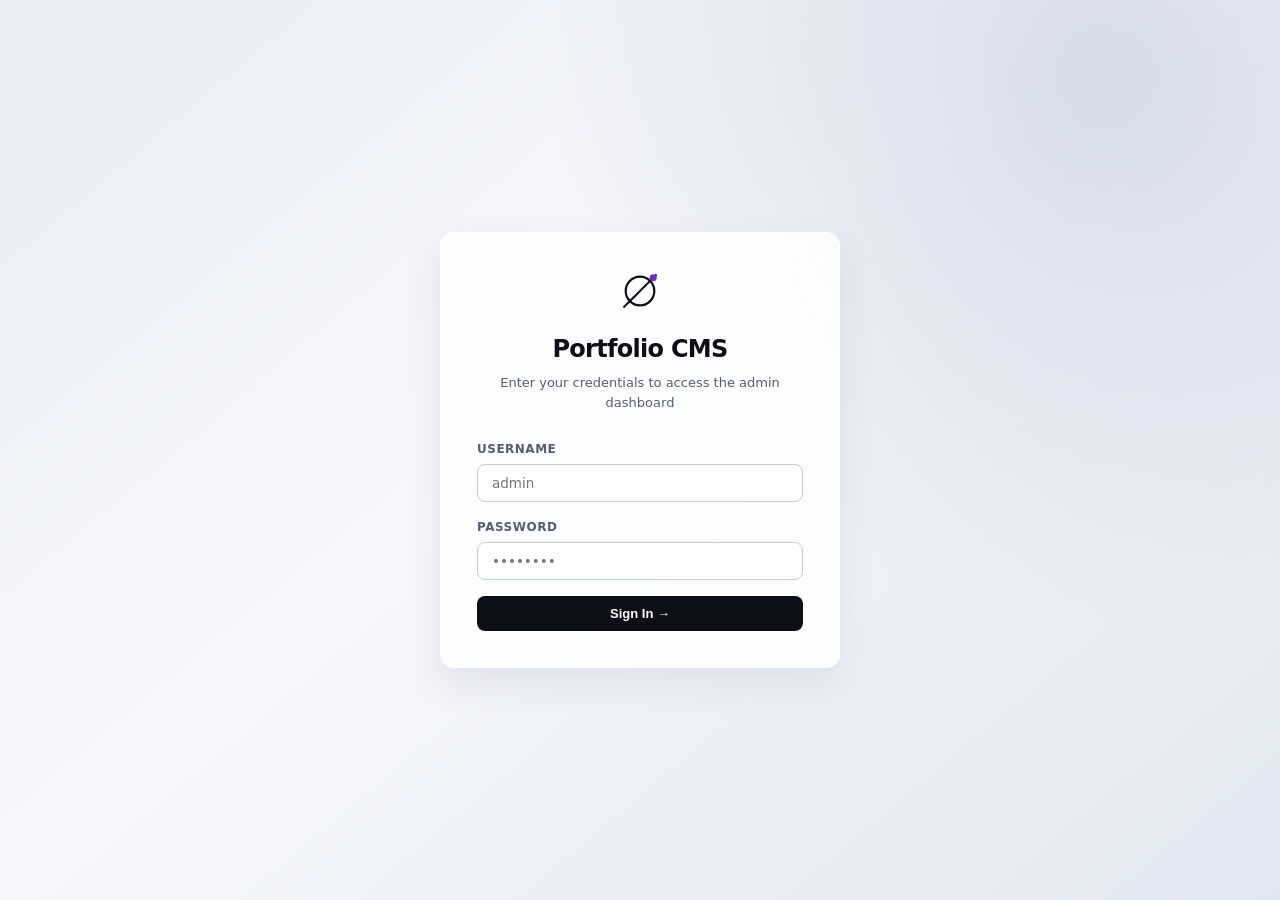
==== admin/index.html @ df8cb377 "Update portfolio content" ====
<!doctype html>
<html lang="en">
<head>
  <meta charset="utf-8">
  <meta name="viewport" content="width=device-width, initial-scale=1">
  <title>Portfolio CMS — Admin Dashboard</title>
  <link rel="icon" type="image/svg+xml" href="data:image/svg+xml,%3Csvg xmlns='http://www.w3.org/2000/svg' viewBox='0 0 36 36'%3E%3Ccircle cx='18' cy='18' r='12' fill='none' stroke='%230d0f17' stroke-width='2'/%3E%3Cline x1='4' y1='32' x2='32' y2='4' stroke='%230d0f17' stroke-width='2'/%3E%3Ccircle cx='30' cy='6' r='3' fill='%237928ca'/%3E%3C/svg%3E">
  <link rel="stylesheet" href="admin.css">
</head>
<body>

  <!-- Toast Notification System -->
  <div id="toast" class="toast" role="alert" aria-live="polite"></div>

  <!-- LOGIN VIEW -->
  <div id="login-view" class="auth-wrapper">
    <div class="auth-card">
      <div class="auth-header">
        <svg class="auth-logo" viewBox="0 0 40 40" width="44" height="44" aria-hidden="true">
          <circle cx="20" cy="20" r="13" fill="none" stroke="currentColor" stroke-width="2"/>
          <line x1="5" y1="35" x2="35" y2="5" stroke="currentColor" stroke-width="2"/>
          <circle cx="32" cy="8" r="3.2" fill="#7928ca"/>
        </svg>
        <h2>Portfolio CMS</h2>
        <p class="auth-sub">Enter your credentials to access the admin dashboard</p>
      </div>

      <form id="login-form" class="auth-form">
        <div class="form-group">
          <label for="login-username">Username</label>
          <input type="text" id="login-username" required autocomplete="username" placeholder="admin">
        </div>

        <div class="form-group">
          <label for="login-password">Password</label>
          <input type="password" id="login-password" required autocomplete="current-password" placeholder="••••••••">
        </div>

        <div id="login-error" class="error-msg" hidden></div>

        <button type="submit" class="btn btn-primary btn-block">Sign In →</button>
      </form>
    </div>
  </div>

  <!-- MAIN ADMIN DASHBOARD VIEW (Hidden until authenticated) -->
  <div id="dashboard-view" class="dashboard-wrapper" hidden>
    
    <!-- Top Bar -->
    <header class="dash-topbar">
      <div class="dash-brand">
        <svg viewBox="0 0 40 40" width="30" height="30" aria-hidden="true">
          <circle cx="20" cy="20" r="13" fill="none" stroke="currentColor" stroke-width="2"/>
          <line x1="5" y1="35" x2="35" y2="5" stroke="currentColor" stroke-width="2"/>
          <circle cx="32" cy="8" r="2.8" fill="#7928ca"/>
        </svg>
        <span class="dash-title">PORTFOLIO CMS</span>
        <a href="/" target="_blank" class="preview-site-link">View Public Site ↗</a>
      </div>

      <div class="dash-user-controls">
        <span class="user-greeting">Logged in as <strong id="current-username">admin</strong></span>
        <button id="btn-open-pwd" class="btn btn-sm btn-outline">Change Password</button>
        <button id="btn-logout" class="btn btn-sm btn-danger">Log Out</button>
      </div>
    </header>

    <!-- Navigation Tabs -->
    <nav class="admin-tabs-bar">
      <button class="tab-btn active" data-tab="projects">
        <span class="tab-icon">▦</span> Projects <span id="project-count-badge" class="badge">3</span>
      </button>
      <button class="tab-btn" data-tab="profile">
        <span class="tab-icon">👤</span> Profile & Contact
      </button>
      <button class="tab-btn" data-tab="capabilities">
        <span class="tab-icon">⚡</span> Capabilities & Skills
      </button>
      <button class="tab-btn" data-tab="backup">
        <span class="tab-icon">💾</span> Backup & Restore
      </button>
    </nav>

    <!-- Tab Content Container -->
    <main class="admin-content-shell">

      <!-- ===================================================================
           TAB 1: PROJECTS MANAGEMENT
           =================================================================== -->
      <section id="tab-projects" class="tab-pane active">
        <div class="pane-header">
          <div>
            <h3>Portfolio Projects</h3>
            <p class="pane-desc">Create, reorder, edit, and publish your work. Projects can be samples or real client deliverables.</p>
          </div>
          <button id="btn-new-project" class="btn btn-primary">+ New Project</button>
        </div>

        <div class="projects-table-card">
          <div id="projects-list" class="projects-list">
            <!-- Dynamic project items injected by admin.js -->
            <div class="loading-state">Loading projects...</div>
          </div>
        </div>
      </section>

      <!-- ===================================================================
           TAB 2: PROFILE & CONTACT
           =================================================================== -->
      <section id="tab-profile" class="tab-pane">
        <div class="pane-header">
          <div>
            <h3>Profile & Contact Information</h3>
            <p class="pane-desc">Edit your personal headline, biography, location, and social profile addresses.</p>
          </div>
          <button id="btn-save-profile" class="btn btn-primary">Save Changes</button>
        </div>

        <form id="profile-form" class="editor-grid">
          <div class="form-section card">
            <h4>Identity & Hero Text</h4>
            <div class="form-group">
              <label for="prof-name">Display Name</label>
              <input type="text" id="prof-name" placeholder="Your Name">
            </div>
            <div class="form-group">
              <label for="prof-headline">Hero Headline (Supports multiple lines)</label>
              <textarea id="prof-headline" rows="3" placeholder="Build the next.&#10;Keep it running.&#10;Make it move."></textarea>
            </div>
            <div class="form-group">
              <label for="prof-intro">Hero Subtitle / Intro</label>
              <textarea id="prof-intro" rows="2" placeholder="Programming, technical support, and video editing — connected by one creative mind."></textarea>
            </div>
          </div>

          <div class="form-section card">
            <h4>About Me & Approach</h4>
            <div class="form-group">
              <label for="prof-bio">Biography</label>
              <textarea id="prof-bio" rows="4" placeholder="Introduce yourself, your background, and your specialties..."></textarea>
            </div>
            <div class="form-group">
              <label for="prof-approach">Work Approach & Goals</label>
              <textarea id="prof-approach" rows="4" placeholder="Describe how you work, the tools you use, and the roles you seek..."></textarea>
            </div>
            <div class="form-group">
              <label for="prof-location">City / Time Zone</label>
              <input type="text" id="prof-location" placeholder="e.g. San Francisco, CA (PST)">
            </div>
          </div>

          <div class="form-section card full-width">
            <h4>Contact & Social Profiles</h4>
            <div class="form-row">
              <div class="form-group">
                <label for="prof-email">Email Address</label>
                <input type="email" id="prof-email" placeholder="hello@example.com">
              </div>
              <div class="form-group">
                <label for="prof-github">GitHub Profile URL</label>
                <input type="url" id="prof-github" placeholder="https://github.com/your-username">
              </div>
              <div class="form-group">
                <label for="prof-linkedin">LinkedIn Profile URL</label>
                <input type="url" id="prof-linkedin" placeholder="https://www.linkedin.com/in/your-username/">
              </div>
            </div>
          </div>
        </form>
      </section>

      <!-- ===================================================================
           TAB 3: CAPABILITIES
           =================================================================== -->
      <section id="tab-capabilities" class="tab-pane">
        <div class="pane-header">
          <div>
            <h3>Core Capabilities & Services</h3>
            <p class="pane-desc">Customize the 3 capability cards displayed in the “Three skills. One workflow” section.</p>
          </div>
          <button id="btn-save-capabilities" class="btn btn-primary">Save Capabilities</button>
        </div>

        <div id="capabilities-container" class="capabilities-editor-grid">
          <!-- Dynamically populated capability card editors -->
        </div>
      </section>

      <!-- ===================================================================
           TAB 4: BACKUP & RESTORE
           =================================================================== -->
      <section id="tab-backup" class="tab-pane">
        <div class="pane-header">
          <div>
            <h3>Database & Uploads Backup</h3>
            <p class="pane-desc">Download a complete, self-contained backup archive or restore your portfolio state.</p>
          </div>
        </div>

        <div class="backup-grid">
          <div class="backup-card card">
            <div class="backup-icon">💾</div>
            <h4>Download System Backup</h4>
            <p>Creates a full compressed archive (<code>.tar.gz</code>) containing your SQLite database, profile records, projects, and all uploaded image/video media.</p>
            <a href="/api/admin/backup" class="btn btn-primary" download>Download Backup Archive (.tar.gz) ↓</a>
          </div>

          <div class="backup-card card">
            <div class="backup-icon">🔄</div>
            <h4>Restore from Backup</h4>
            <p>Upload a previously exported <code>.tar.gz</code> backup archive. This will safely verify integrity and restore your content and uploads.</p>
            <form id="restore-form" class="restore-form">
              <input type="file" id="restore-file-input" accept=".tar.gz,.gz" required>
              <button type="submit" class="btn btn-danger btn-block">Restore System Backup</button>
            </form>
          </div>
        </div>
      </section>

    </main>
  </div>

  <!-- =========================================================================
       PROJECT EDIT / CREATE MODAL
       ========================================================================= -->
  <div id="project-modal" class="modal" hidden>
    <div class="modal-backdrop"></div>
    <div class="modal-window">
      <div class="modal-header">
        <h3 id="modal-title">New Project</h3>
        <button type="button" class="btn-close" id="btn-close-modal" aria-label="Close">✕</button>
      </div>

      <form id="project-form" class="modal-body">
        <input type="hidden" id="proj-id">

        <div class="form-row">
          <div class="form-group flex-2">
            <label for="proj-title">Project Title *</label>
            <input type="text" id="proj-title" required placeholder="e.g. Nova Workspace">
          </div>
          <div class="form-group flex-1">
            <label for="proj-category">Category *</label>
            <select id="proj-category" required>
              <option value="development">Development (Code)</option>
              <option value="support">Technical Support</option>
              <option value="video">Video Editing</option>
            </select>
          </div>
        </div>

        <div class="form-row">
          <div class="form-group checkbox-group">
            <label class="toggle-checkbox">
              <input type="checkbox" id="proj-concept" checked>
              <span class="toggle-switch"></span>
              Mark as Concept Project
            </label>
          </div>
          <div class="form-group checkbox-group">
            <label class="toggle-checkbox">
              <input type="checkbox" id="proj-published" checked>
              <span class="toggle-switch"></span>
              Published (Visible on site)
            </label>
          </div>
        </div>

        <div class="form-group">
          <label for="proj-desc">Short Description *</label>
          <input type="text" id="proj-desc" required placeholder="One-line summary for project card">
        </div>

        <div class="form-group">
          <label for="proj-scope">Detailed Scope / Accordion Disclosure</label>
          <textarea id="proj-scope" rows="3" placeholder="Expanded brief shown when clicking 'Explore the concept'..."></textarea>
        </div>

        <!-- Thumbnail Upload -->
        <div class="form-group">
          <label>Thumbnail Image (Optional)</label>
          <div class="upload-dropzone" id="thumb-dropzone">
            <div id="thumb-preview-box" class="preview-box" hidden>
              <img id="thumb-preview-img" src="" alt="Thumbnail preview">
              <button type="button" class="btn-remove-media" id="btn-remove-thumb">✕</button>
            </div>
            <div id="thumb-upload-prompt" class="upload-prompt">
              <span>Drag & drop image or click to upload</span>
              <input type="file" id="thumb-file-input" accept="image/*">
            </div>
          </div>
          <input type="hidden" id="proj-thumbnail">
        </div>

        <!-- Video Link or Upload -->
        <div class="form-row">
          <div class="form-group flex-2">
            <label for="proj-video-url">Video Link / File URL (Optional)</label>
            <input type="text" id="proj-video-url" placeholder="https://youtube.com/... or uploaded video URL">
          </div>
          <div class="form-group flex-1">
            <label>Upload Video</label>
            <label class="btn btn-outline btn-block file-btn-label">
              Upload Video
              <input type="file" id="video-file-input" accept="video/mp4,video/webm,video/quicktime" hidden>
            </label>
          </div>
        </div>

        <!-- External Links -->
        <div class="form-row">
          <div class="form-group">
            <label for="proj-demo-url">Live Demo URL</label>
            <input type="url" id="proj-demo-url" placeholder="https://demo.example.com">
          </div>
          <div class="form-group">
            <label for="proj-github-url">GitHub Repository URL</label>
            <input type="url" id="proj-github-url" placeholder="https://github.com/...">
          </div>
        </div>

        <div class="form-group">
          <label for="proj-tags">Tags (Comma-separated)</label>
          <input type="text" id="proj-tags" placeholder="e.g. HTML / CSS, JavaScript, Responsive">
        </div>

        <div class="modal-footer">
          <button type="button" class="btn btn-outline" id="btn-cancel-modal">Cancel</button>
          <button type="submit" class="btn btn-primary" id="btn-save-project">Save Project</button>
        </div>
      </form>
    </div>
  </div>

  <!-- PASSWORD CHANGE MODAL -->
  <div id="password-modal" class="modal" hidden>
    <div class="modal-backdrop"></div>
    <div class="modal-window modal-sm">
      <div class="modal-header">
        <h3>Change Password</h3>
        <button type="button" class="btn-close" id="btn-close-pwd-modal">✕</button>
      </div>
      <form id="password-form" class="modal-body">
        <div class="form-group">
          <label for="pwd-current">Current Password</label>
          <input type="password" id="pwd-current" required>
        </div>
        <div class="form-group">
          <label for="pwd-new">New Password (min 8 chars)</label>
          <input type="password" id="pwd-new" required minlength="8">
        </div>
        <div class="form-group">
          <label for="pwd-confirm">Confirm New Password</label>
          <input type="password" id="pwd-confirm" required minlength="8">
        </div>
        <div class="modal-footer">
          <button type="button" class="btn btn-outline" id="btn-cancel-pwd">Cancel</button>
          <button type="submit" class="btn btn-primary">Update Password</button>
        </div>
      </form>
    </div>
  </div>

  <script src="admin.js"></script>
</body>
</html>
---- admin/admin.css ----
/* ==========================================================================
   PORTFOLIO CMS ADMIN STYLES
   Silver-and-violet design system matching the public portfolio
   ========================================================================== */

:root {
  --bg: #edf0f6;
  --ink: #0d0f17;
  --ink-secondary: #2b2f3f;
  --muted: #565c71;
  --accent: #7928ca;
  --accent-light: #9d50ff;
  --accent-subtle: #f3ecff;
  --status-green: #10b981;
  --danger: #ef4444;
  --line: #c4cbdc;
  --line-light: #e2e7f3;
  --surface: #ffffff;
  --surface-glass: rgba(255, 255, 255, 0.85);
  --border: rgba(255, 255, 255, 0.95);
  --shadow: 0 16px 36px rgba(45, 52, 75, 0.08);
  --radius: 14px;
  --font-main: -apple-system, BlinkMacSystemFont, "Segoe UI", Roboto, "Inter", "Plus Jakarta Sans", system-ui, sans-serif;
  --font-mono: ui-monospace, SFMono-Regular, "SF Mono", Menlo, Consolas, monospace;
}

*, *::before, *::after {
  box-sizing: border-box;
}

body {
  margin: 0;
  font-family: var(--font-main);
  background-color: var(--bg);
  background-image: radial-gradient(circle at 86% 8%, rgba(195, 202, 222, 0.6) 0%, transparent 40%),
                    linear-gradient(140deg, #e9edf4 0%, #f4f6fa 45%, #e1e7f1 100%);
  color: var(--ink);
  line-height: 1.5;
  font-size: 14px;
  min-height: 100vh;
}

/* ==========================================================================
   BUTTONS & FORM ELEMENTS
   ========================================================================== */
.btn {
  display: inline-flex;
  align-items: center;
  justify-content: center;
  gap: 8px;
  padding: 9px 18px;
  border-radius: 8px;
  font-weight: 600;
  font-size: 13px;
  cursor: pointer;
  border: 1px solid transparent;
  transition: all 0.2s ease;
  text-decoration: none;
}

.btn-primary {
  background: var(--ink);
  color: #ffffff;
}

.btn-primary:hover {
  background: #1f2335;
  transform: translateY(-1px);
}

.btn-outline {
  background: var(--surface);
  border-color: var(--line);
  color: var(--ink);
}

.btn-outline:hover {
  border-color: var(--accent);
  color: var(--accent);
}

.btn-danger {
  background: #fee2e2;
  color: #991b1b;
  border-color: #fca5a5;
}

.btn-danger:hover {
  background: #ef4444;
  color: #ffffff;
}

.btn-sm {
  padding: 6px 12px;
  font-size: 12px;
}

.btn-block {
  width: 100%;
}

.btn-icon {
  width: 32px;
  height: 32px;
  border-radius: 6px;
  padding: 0;
  border: 1px solid var(--line);
  background: var(--surface);
  color: var(--muted);
  cursor: pointer;
  display: grid;
  place-items: center;
  font-size: 14px;
}

.btn-icon:hover {
  border-color: var(--accent);
  color: var(--accent);
}

.btn-icon:disabled {
  opacity: 0.3;
  cursor: not-allowed;
}

.form-group {
  margin-bottom: 16px;
}

.form-group label {
  display: block;
  font-size: 12px;
  font-weight: 700;
  text-transform: uppercase;
  letter-spacing: 0.5px;
  color: var(--muted);
  margin-bottom: 6px;
}

input[type="text"],
input[type="password"],
input[type="email"],
input[type="url"],
select,
textarea {
  width: 100%;
  padding: 10px 14px;
  background: #ffffff;
  border: 1px solid var(--line);
  border-radius: 8px;
  font-family: inherit;
  font-size: 13.5px;
  color: var(--ink);
  transition: border-color 0.2s ease, box-shadow 0.2s ease;
}

input:focus, select:focus, textarea:focus {
  outline: none;
  border-color: var(--accent);
  box-shadow: 0 0 0 3px rgba(121, 40, 202, 0.15);
}

.form-row {
  display: flex;
  gap: 16px;
}

.flex-1 { flex: 1; }
.flex-2 { flex: 2; }

/* Toggle Checkbox */
.toggle-checkbox {
  display: inline-flex;
  align-items: center;
  gap: 10px;
  cursor: pointer;
  font-size: 13px;
  font-weight: 600;
  text-transform: none !important;
  color: var(--ink) !important;
  user-select: none;
}

.toggle-checkbox input {
  display: none;
}

.toggle-switch {
  width: 38px;
  height: 22px;
  border-radius: 20px;
  background: #cbd5e1;
  position: relative;
  transition: background 0.2s ease;
}

.toggle-switch::after {
  content: '';
  position: absolute;
  top: 2px;
  left: 2px;
  width: 18px;
  height: 18px;
  border-radius: 50%;
  background: #ffffff;
  transition: transform 0.2s ease;
}

.toggle-checkbox input:checked + .toggle-switch {
  background: var(--accent);
}

.toggle-checkbox input:checked + .toggle-switch::after {
  transform: translateX(16px);
}

/* ==========================================================================
   AUTHENTICATION VIEW
   ========================================================================== */
.auth-wrapper {
  display: grid;
  place-items: center;
  min-height: 100vh;
  padding: 20px;
}

.auth-card {
  width: 100%;
  max-width: 400px;
  background: var(--surface-glass);
  backdrop-filter: blur(16px);
  border: 1px solid var(--border);
  border-radius: var(--radius);
  padding: 36px;
  box-shadow: var(--shadow);
}

.auth-header {
  text-align: center;
  margin-bottom: 28px;
}

.auth-logo {
  margin-bottom: 12px;
}

.auth-header h2 {
  font-size: 24px;
  font-weight: 800;
  letter-spacing: -0.03em;
  margin: 0 0 6px;
}

.auth-sub {
  font-size: 13px;
  color: var(--muted);
  margin: 0;
}

.error-msg {
  padding: 10px;
  background: #fee2e2;
  color: #991b1b;
  border-radius: 6px;
  font-size: 12px;
  margin-bottom: 16px;
  text-align: center;
}

/* ==========================================================================
   DASHBOARD SHELL
   ========================================================================== */
.dashboard-wrapper {
  max-width: 1200px;
  margin: 0 auto;
  padding: 24px;
}

.dash-topbar {
  display: flex;
  align-items: center;
  justify-content: space-between;
  padding-bottom: 20px;
  border-bottom: 1px solid var(--line);
  margin-bottom: 20px;
}

.dash-brand {
  display: flex;
  align-items: center;
  gap: 14px;
}

.dash-title {
  font-weight: 800;
  letter-spacing: 2.5px;
  font-size: 13px;
}

.preview-site-link {
  font-size: 12px;
  font-weight: 600;
  color: var(--accent);
  text-decoration: none;
  background: var(--accent-subtle);
  padding: 4px 10px;
  border-radius: 20px;
  border: 1px solid rgba(121, 40, 202, 0.2);
}

.preview-site-link:hover {
  background: #e7d6ff;
}

.dash-user-controls {
  display: flex;
  align-items: center;
  gap: 12px;
}

.user-greeting {
  font-size: 12.5px;
  color: var(--muted);
  margin-right: 6px;
}

/* Tab Navigation Bar */
.admin-tabs-bar {
  display: flex;
  gap: 8px;
  margin-bottom: 24px;
  border-bottom: 1px solid var(--line);
  padding-bottom: 2px;
}

.tab-btn {
  display: inline-flex;
  align-items: center;
  gap: 8px;
  padding: 10px 18px;
  border: none;
  background: none;
  font-size: 13.5px;
  font-weight: 600;
  color: var(--muted);
  cursor: pointer;
  position: relative;
  transition: color 0.2s ease;
}

.tab-btn:hover {
  color: var(--ink);
}

.tab-btn.active {
  color: var(--accent);
}

.tab-btn.active::after {
  content: '';
  position: absolute;
  bottom: -2px;
  left: 0;
  right: 0;
  height: 2px;
  background: var(--accent);
}

.badge {
  display: inline-block;
  padding: 2px 7px;
  border-radius: 12px;
  font-size: 10px;
  background: #e2e8f0;
  color: var(--ink);
}

.tab-btn.active .badge {
  background: var(--accent);
  color: #ffffff;
}

/* Tab Pane System */
.tab-pane {
  display: none;
}

.tab-pane.active {
  display: block;
}

.pane-header {
  display: flex;
  align-items: flex-start;
  justify-content: space-between;
  margin-bottom: 20px;
}

.pane-header h3 {
  font-size: 20px;
  font-weight: 800;
  letter-spacing: -0.02em;
  margin: 0 0 4px;
}

.pane-desc {
  font-size: 13px;
  color: var(--muted);
  margin: 0;
}

.card {
  background: #ffffff;
  border: 1px solid var(--line-light);
  border-radius: var(--radius);
  padding: 24px;
  box-shadow: 0 4px 16px rgba(45, 52, 75, 0.04);
}

/* ==========================================================================
   PROJECTS TAB & LIST
   ========================================================================== */
.projects-table-card {
  background: #ffffff;
  border: 1px solid var(--line);
  border-radius: var(--radius);
  overflow: hidden;
  box-shadow: var(--shadow);
}

.project-item {
  display: flex;
  align-items: center;
  gap: 16px;
  padding: 16px 20px;
  border-bottom: 1px solid var(--line-light);
  transition: background 0.15s ease;
}

.project-item:last-child {
  border-bottom: none;
}

.project-item:hover {
  background: #fbfcfe;
}

.reorder-handles {
  display: flex;
  flex-direction: column;
  gap: 4px;
}

.item-thumb-box {
  width: 60px;
  height: 44px;
  border-radius: 6px;
  background: #f1f5f9;
  border: 1px solid var(--line-light);
  overflow: hidden;
  display: grid;
  place-items: center;
  flex-shrink: 0;
}

.item-thumb-box img {
  width: 100%;
  height: 100%;
  object-fit: cover;
}

.item-thumb-placeholder {
  font-size: 18px;
}

.item-info {
  flex: 1;
  min-width: 0;
}

.item-top {
  display: flex;
  align-items: center;
  gap: 8px;
  margin-bottom: 4px;
}

.item-title {
  font-weight: 700;
  font-size: 15px;
  color: var(--ink);
}

.item-cat {
  font-family: var(--font-mono);
  font-size: 9.5px;
  text-transform: uppercase;
  padding: 2px 7px;
  border-radius: 4px;
  background: #f1f5f9;
  color: var(--muted);
}

.item-desc {
  font-size: 12.5px;
  color: var(--muted);
  white-space: nowrap;
  overflow: hidden;
  text-overflow: ellipsis;
  margin: 0;
}

.item-status-col {
  display: flex;
  align-items: center;
  gap: 8px;
}

.status-indicator {
  display: inline-flex;
  align-items: center;
  gap: 5px;
  font-size: 11px;
  font-weight: 700;
  padding: 4px 10px;
  border-radius: 20px;
}

.status-indicator.published {
  background: #dcfce7;
  color: #15803d;
}

.status-indicator.draft {
  background: #f1f5f9;
  color: var(--muted);
}

.item-actions {
  display: flex;
  align-items: center;
  gap: 8px;
}

/* ==========================================================================
   PROFILE & CAPABILITY EDITORS
   ========================================================================== */
.editor-grid {
  display: grid;
  grid-template-columns: 1fr 1fr;
  gap: 20px;
}

.editor-grid .full-width {
  grid-column: span 2;
}

.form-section h4 {
  font-size: 15px;
  font-weight: 800;
  margin: 0 0 16px;
  padding-bottom: 8px;
  border-bottom: 1px solid var(--line-light);
}

.capabilities-editor-grid {
  display: grid;
  grid-template-columns: repeat(3, 1fr);
  gap: 20px;
}

.cap-card {
  display: flex;
  flex-direction: column;
}

/* ==========================================================================
   BACKUP & RESTORE GRID
   ========================================================================== */
.backup-grid {
  display: grid;
  grid-template-columns: 1fr 1fr;
  gap: 24px;
}

.backup-card {
  text-align: center;
  padding: 36px;
}

.backup-icon {
  font-size: 44px;
  margin-bottom: 12px;
}

.backup-card h4 {
  font-size: 18px;
  font-weight: 800;
  margin: 0 0 8px;
}

.backup-card p {
  font-size: 13px;
  color: var(--muted);
  margin-bottom: 24px;
  line-height: 1.6;
}

.restore-form {
  display: flex;
  flex-direction: column;
  gap: 14px;
}

/* ==========================================================================
   MODALS
   ========================================================================== */
.modal {
  position: fixed;
  inset: 0;
  z-index: 1000;
  display: grid;
  place-items: center;
  padding: 20px;
}

.modal[hidden] {
  display: none !important;
}

.modal-backdrop {
  position: absolute;
  inset: 0;
  background: rgba(13, 15, 23, 0.6);
  backdrop-filter: blur(4px);
}

.modal-window {
  position: relative;
  z-index: 1001;
  background: #ffffff;
  border-radius: var(--radius);
  width: 100%;
  max-width: 680px;
  max-height: 90vh;
  overflow-y: auto;
  box-shadow: 0 24px 60px rgba(0, 0, 0, 0.25);
  display: flex;
  flex-direction: column;
}

.modal-sm {
  max-width: 420px;
}

.modal-header {
  display: flex;
  align-items: center;
  justify-content: space-between;
  padding: 20px 24px;
  border-bottom: 1px solid var(--line-light);
}

.modal-header h3 {
  margin: 0;
  font-size: 18px;
  font-weight: 800;
}

.btn-close {
  background: none;
  border: none;
  font-size: 16px;
  cursor: pointer;
  color: var(--muted);
}

.modal-body {
  padding: 24px;
}

.modal-footer {
  display: flex;
  justify-content: flex-end;
  gap: 12px;
  padding-top: 16px;
  border-top: 1px solid var(--line-light);
  margin-top: 16px;
}

/* Dropzone & Media Previews */
.upload-dropzone {
  border: 2px dashed var(--line);
  border-radius: 8px;
  padding: 16px;
  text-align: center;
  background: #fafbff;
  position: relative;
}

.upload-prompt {
  cursor: pointer;
  font-size: 12px;
  color: var(--muted);
}

.upload-prompt input[type="file"] {
  position: absolute;
  inset: 0;
  opacity: 0;
  cursor: pointer;
}

.preview-box {
  position: relative;
  display: inline-block;
  max-width: 220px;
  max-height: 120px;
  border-radius: 6px;
  overflow: hidden;
}

.preview-box img {
  width: 100%;
  height: 100%;
  object-fit: cover;
}

.btn-remove-media {
  position: absolute;
  top: 4px;
  right: 4px;
  width: 22px;
  height: 22px;
  border-radius: 50%;
  background: rgba(0, 0, 0, 0.7);
  color: #ffffff;
  border: none;
  cursor: pointer;
  display: grid;
  place-items: center;
  font-size: 11px;
}

/* Toast */
.toast {
  position: fixed;
  bottom: 24px;
  right: 24px;
  background: var(--ink);
  color: #ffffff;
  padding: 12px 20px;
  border-radius: 8px;
  font-size: 13.5px;
  font-weight: 600;
  box-shadow: 0 10px 30px rgba(0, 0, 0, 0.2);
  z-index: 2000;
  transform: translateY(100px);
  opacity: 0;
  transition: transform 0.3s cubic-bezier(0.16, 1, 0.3, 1), opacity 0.3s ease;
  pointer-events: none;
}

.toast.show {
  transform: translateY(0);
  opacity: 1;
}

.toast.error {
  background: var(--danger);
}

/* Responsive */
@media (max-width: 800px) {
  .editor-grid, .backup-grid, .capabilities-editor-grid {
    grid-template-columns: 1fr;
  }
  .editor-grid .full-width {
    grid-column: span 1;
  }
  .form-row {
    flex-direction: column;
    gap: 0;
  }
  .admin-tabs-bar {
    overflow-x: auto;
  }
}
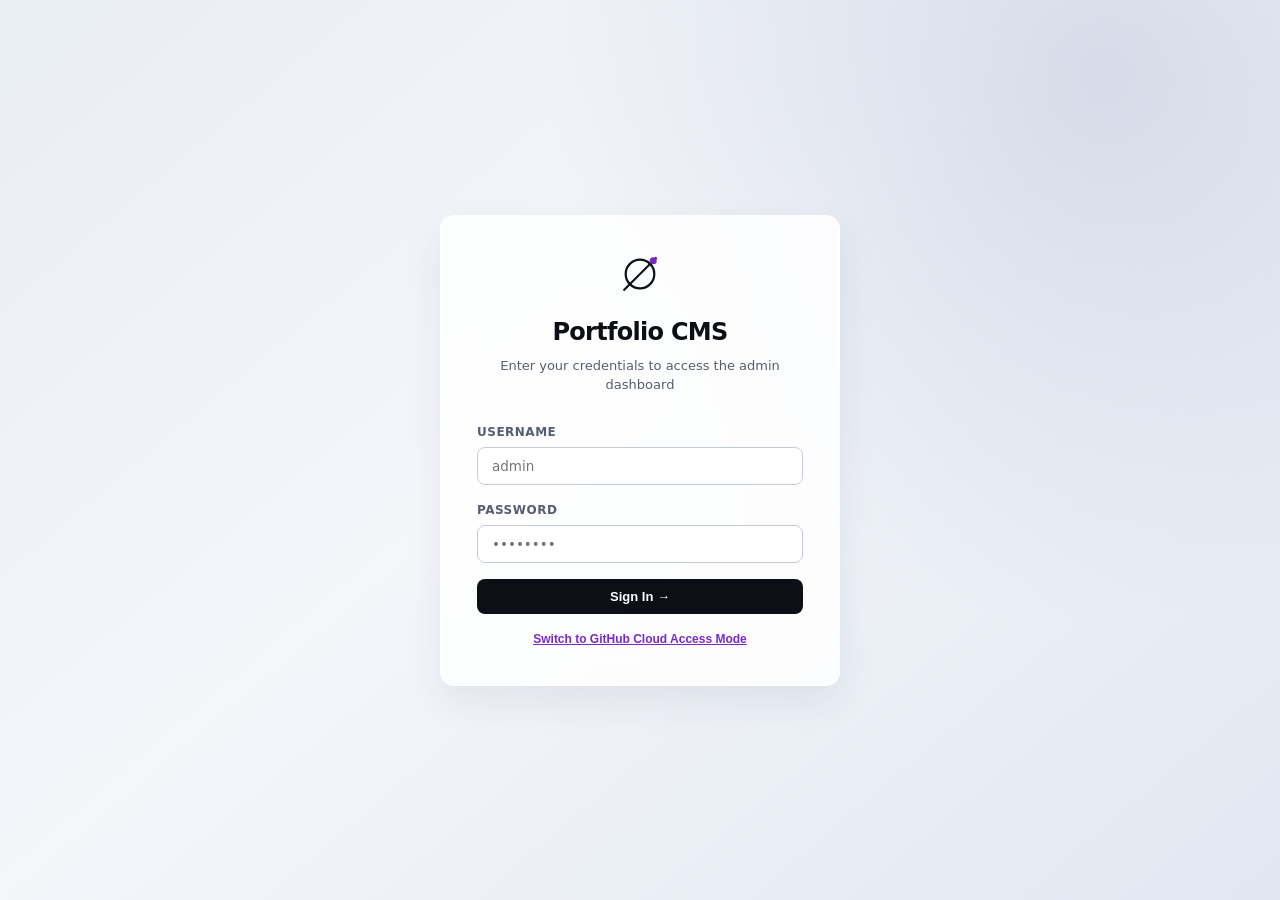
==== commit 6f19f0ae: "Deploy Cloud CMS to live GitHub Pages with direct REST API pipeline" ====
--- a/admin/index.html
+++ b/admin/index.html
@@ -5,7 +5,7 @@
   <meta name="viewport" content="width=device-width, initial-scale=1">
   <title>Portfolio CMS — Admin Dashboard</title>
   <link rel="icon" type="image/svg+xml" href="data:image/svg+xml,%3Csvg xmlns='http://www.w3.org/2000/svg' viewBox='0 0 36 36'%3E%3Ccircle cx='18' cy='18' r='12' fill='none' stroke='%230d0f17' stroke-width='2'/%3E%3Cline x1='4' y1='32' x2='32' y2='4' stroke='%230d0f17' stroke-width='2'/%3E%3Ccircle cx='30' cy='6' r='3' fill='%237928ca'/%3E%3C/svg%3E">
-  <link rel="stylesheet" href="admin.css">
+  <link rel="stylesheet" href="./admin.css">
 </head>
 <body>
 
@@ -21,24 +21,48 @@
           <line x1="5" y1="35" x2="35" y2="5" stroke="currentColor" stroke-width="2"/>
           <circle cx="32" cy="8" r="3.2" fill="#7928ca"/>
         </svg>
-        <h2>Portfolio CMS</h2>
-        <p class="auth-sub">Enter your credentials to access the admin dashboard</p>
+        <h2 id="auth-title">Portfolio CMS</h2>
+        <p class="auth-sub" id="auth-sub">Enter your credentials to access the admin dashboard</p>
       </div>
 
       <form id="login-form" class="auth-form">
-        <div class="form-group">
-          <label for="login-username">Username</label>
-          <input type="text" id="login-username" required autocomplete="username" placeholder="admin">
-        </div>
-
-        <div class="form-group">
-          <label for="login-password">Password</label>
-          <input type="password" id="login-password" required autocomplete="current-password" placeholder="••••••••">
+        <!-- Local Mode Fields -->
+        <div id="local-auth-fields">
+          <div class="form-group">
+            <label for="login-username">Username</label>
+            <input type="text" id="login-username" autocomplete="username" placeholder="admin">
+          </div>
+
+          <div class="form-group">
+            <label for="login-password">Password</label>
+            <input type="password" id="login-password" autocomplete="current-password" placeholder="••••••••">
+          </div>
+        </div>
+
+        <!-- GitHub Cloud Mode Fields -->
+        <div id="github-auth-fields" hidden>
+          <div class="form-group">
+            <label for="github-token">GitHub Personal Access Token</label>
+            <div style="position:relative;">
+              <input type="password" id="github-token" placeholder="ghp_xxxxxxxxxxxx" autocomplete="current-password" style="padding-right: 36px;">
+              <button type="button" id="btn-toggle-token-vis" style="position:absolute; right:8px; top:50%; transform:translateY(-50%); background:none; border:none; cursor:pointer; color:var(--muted); font-size:14px; padding:4px;" title="Show / Hide Token">👁</button>
+            </div>
+            <p style="font-size: 11.5px; color: var(--muted); margin: 6px 0 0; line-height: 1.4;">
+              Token with <code>repo</code> scope to commit updates directly to GitHub Pages. Stored only in this browser.
+              <a href="https://github.com/settings/tokens/new?scopes=repo&description=Portfolio+Live+CMS" target="_blank" rel="noopener noreferrer" style="color:var(--accent); font-weight:600; display:inline-block; margin-top:4px;">Generate Token on GitHub ↗</a>
+            </p>
+          </div>
         </div>
 
         <div id="login-error" class="error-msg" hidden></div>
 
-        <button type="submit" class="btn btn-primary btn-block">Sign In →</button>
+        <button type="submit" id="btn-login-submit" class="btn btn-primary btn-block">Sign In →</button>
+
+        <div style="text-align: center; margin-top: 14px;">
+          <button type="button" id="btn-toggle-mode" style="background:none; border:none; color:var(--accent); font-size:12px; font-weight:600; cursor:pointer; text-decoration:underline;">
+            Switch to GitHub Cloud Access Mode
+          </button>
+        </div>
       </form>
     </div>
   </div>
@@ -55,10 +79,11 @@
           <circle cx="32" cy="8" r="2.8" fill="#7928ca"/>
         </svg>
         <span class="dash-title">PORTFOLIO CMS</span>
-        <a href="/" target="_blank" class="preview-site-link">View Public Site ↗</a>
+        <a href="../" target="_blank" class="preview-site-link">View Public Site ↗</a>
       </div>
 
       <div class="dash-user-controls">
+        <span id="mode-badge" class="badge" style="margin-right: 8px; background: #dcfce7; color: #15803d; font-weight: 700;">● Local Mode</span>
         <span class="user-greeting">Logged in as <strong id="current-username">admin</strong></span>
         <button id="btn-open-pwd" class="btn btn-sm btn-outline">Change Password</button>
         <button id="btn-logout" class="btn btn-sm btn-danger">Log Out</button>
@@ -361,6 +386,6 @@
     </div>
   </div>
 
-  <script src="admin.js"></script>
+  <script src="./admin.js"></script>
 </body>
 </html>
--- a/admin/admin.css
+++ b/admin/admin.css
@@ -28,6 +28,10 @@
   box-sizing: border-box;
 }
 
+[hidden] {
+  display: none !important;
+}
+
 body {
   margin: 0;
   font-family: var(--font-main);
